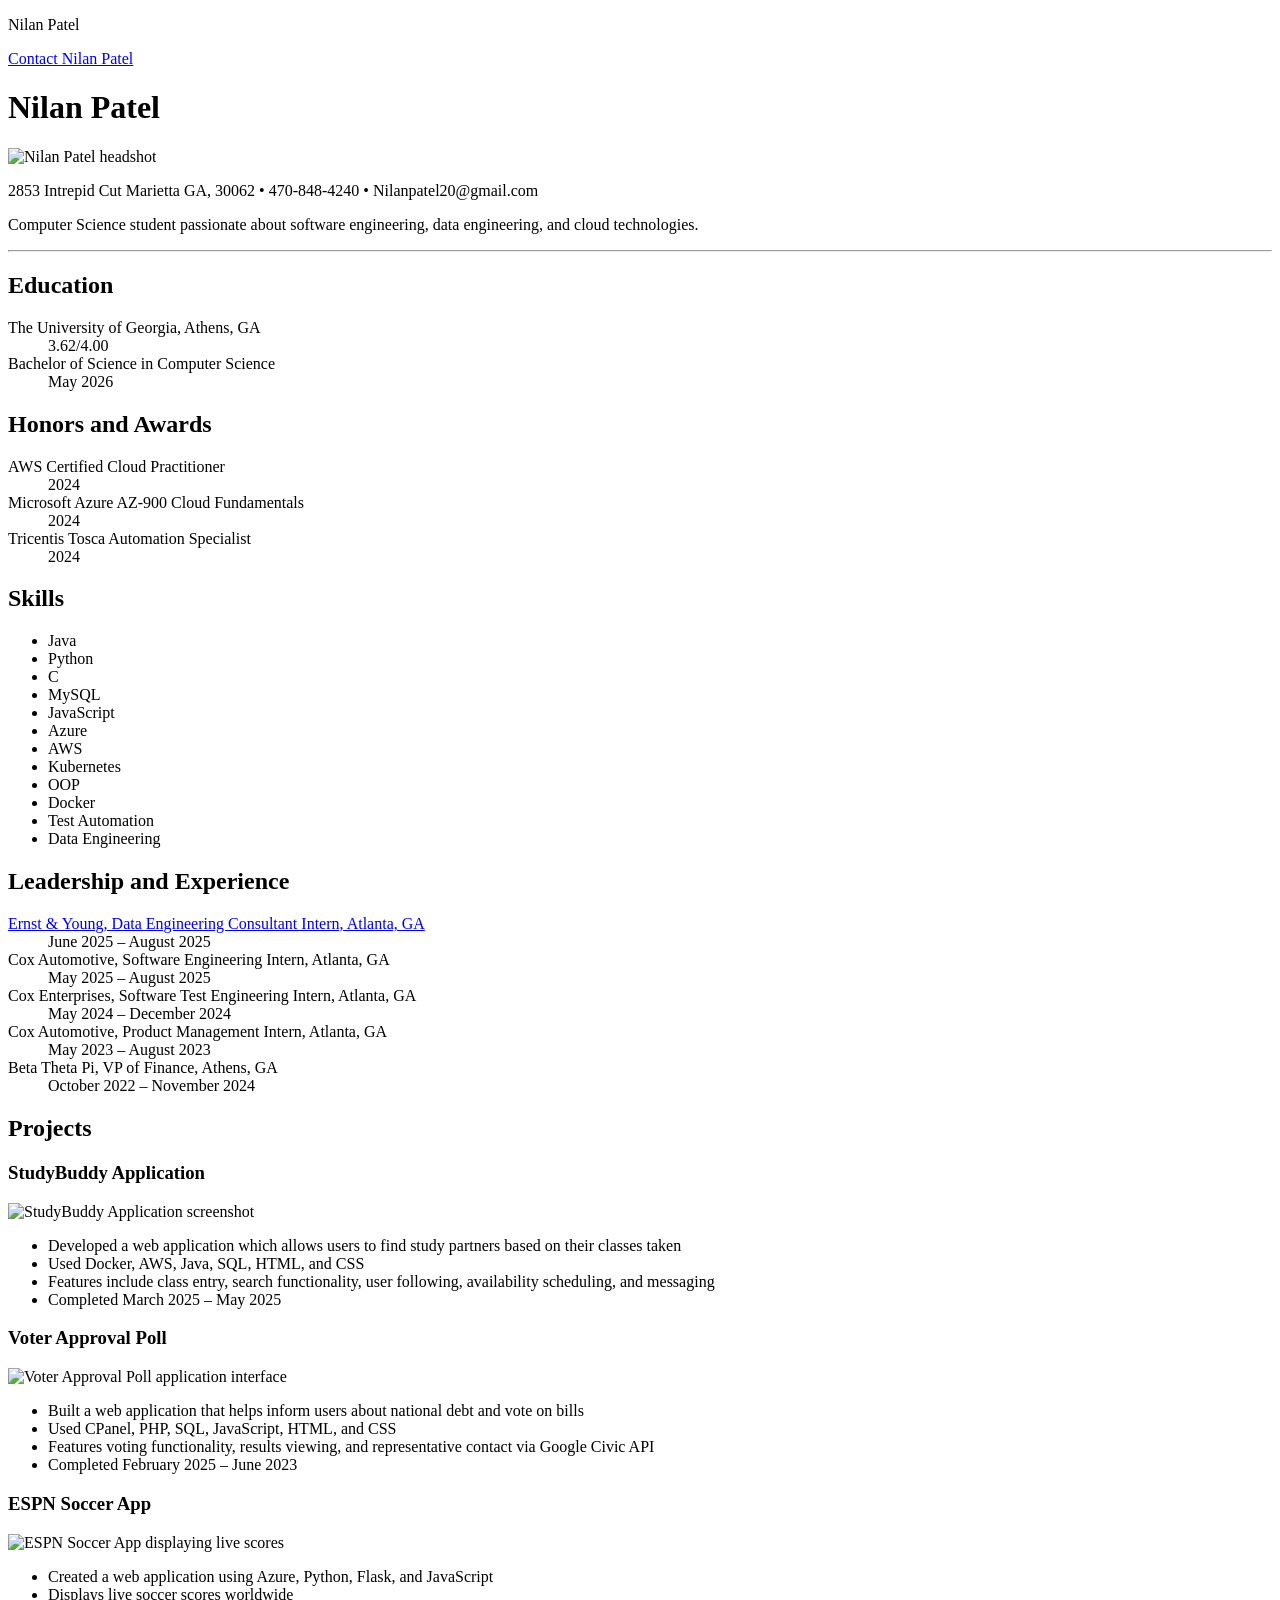
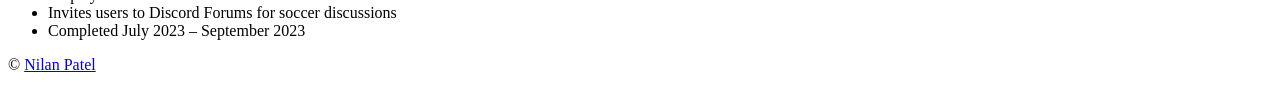
==== index.html @ 1125e3d6 "Add files via upload" ====
<!DOCTYPE html>
<html lang="en">
<head>
    <meta charset="UTF-8">
    <meta name="viewport" content="width=device-width, initial-scale=1.0">
    <title>Nilan Patel</title>
    <link rel="stylesheet" href="css/style.css">
</head>
<body>
    <!-- Navigation Section -->
    <nav>
        <p>Nilan Patel</p>
        <p><a href="contact.html">Contact Nilan Patel</a></p>
    </nav>

    <!-- Profile Information -->
    <header>
      <h1>Nilan Patel</h1>
      <img src="images/headshot.jpeg" alt="Nilan Patel headshot" width="200" height="200">
      <p class="address">2853 Intrepid Cut Marietta GA, 30062 &bull; 470-848-4240 &bull; Nilanpatel20@gmail.com</p>
      <p class="tagline">Computer Science student passionate about software engineering, data engineering, and cloud technologies.</p>
  </header>

    <hr>

    <!-- Education Section -->
    <section>
        <h2>Education</h2>
        <dl>
            <dt>The University of Georgia, Athens, GA</dt>
            <dd>3.62/4.00</dd>
            <dt>Bachelor of Science in Computer Science</dt>
            <dd>May 2026</dd>
        </dl>
    </section>

    <!-- Honors and Awards Section -->
    <section>
        <h2>Honors and Awards</h2>
        <dl>
            <dt>AWS Certified Cloud Practitioner</dt>
            <dd>2024</dd>
            <dt>Microsoft Azure AZ-900 Cloud Fundamentals</dt>
            <dd>2024</dd>
            <dt>Tricentis Tosca Automation Specialist</dt>
            <dd>2024</dd>
        </dl>
    </section>

    <!-- Skills Section -->
    <section>
        <h2>Skills</h2>
        <ul>
            <li>Java</li>
            <li>Python</li>
            <li>C</li>
            <li>MySQL</li>
            <li>JavaScript</li>
            <li>Azure</li>
            <li>AWS</li>
            <li>Kubernetes</li>
            <li>OOP</li>
            <li>Docker</li>
            <li>Test Automation</li>
            <li>Data Engineering</li>
        </ul>
    </section>

    <!-- Leadership and Experience Section -->
    <section>
        <h2>Leadership and Experience</h2>
        <dl>
            <dt><a href="https://www.ey.com/en_us">Ernst & Young, Data Engineering Consultant Intern, Atlanta, GA</a></dt>
            <dd>June 2025 – August 2025</dd>
            <dt>Cox Automotive, Software Engineering Intern, Atlanta, GA</dt>
            <dd>May 2025 – August 2025</dd>
            <dt>Cox Enterprises, Software Test Engineering Intern, Atlanta, GA</dt>
            <dd>May 2024 – December 2024</dd>
            <dt>Cox Automotive, Product Management Intern, Atlanta, GA</dt>
            <dd>May 2023 – August 2023</dd>
            <dt>Beta Theta Pi, VP of Finance, Athens, GA</dt>
            <dd>October 2022 – November 2024</dd>
        </dl>
    </section>

    <!-- Projects Section -->
    <section>
      <h2>Projects</h2>
      
      <div class="three-col">
          <div class="card">
              <h3>StudyBuddy Application</h3>
              <img src="images/STUDYBuddy.png" alt="StudyBuddy Application screenshot" width="300" height="200">
              <ul>
                  <li>Developed a web application which allows users to find study partners based on their classes taken</li>
                  <li>Used Docker, AWS, Java, SQL, HTML, and CSS</li>
                  <li>Features include class entry, search functionality, user following, availability scheduling, and messaging</li>
                  <li>Completed March 2025 – May 2025</li>
              </ul>
          </div>
  
          <div class="card">
              <h3>Voter Approval Poll</h3>
              <img src="images/VoterPoll.png" alt="Voter Approval Poll application interface" width="300" height="200">
              <ul>
                  <li>Built a web application that helps inform users about national debt and vote on bills</li>
                  <li>Used CPanel, PHP, SQL, JavaScript, HTML, and CSS</li>
                  <li>Features voting functionality, results viewing, and representative contact via Google Civic API</li>
                  <li>Completed February 2025 – June 2023</li>
              </ul>
          </div>
  
          <div class="card">
              <h3>ESPN Soccer App</h3>
              <img src="images/ESPNAPP.png" alt="ESPN Soccer App displaying live scores" width="300" height="200">
              <ul>
                  <li>Created a web application using Azure, Python, Flask, and JavaScript</li>
                  <li>Displays live soccer scores worldwide</li>
                  <li>Invites users to Discord Forums for soccer discussions</li>
                  <li>Completed July 2023 – September 2023</li>
              </ul>
          </div>
      </div>
  </section>

    <!-- Footer Section -->
    <footer>
        <p>&copy; <a href="contact.html">Nilan Patel</a> <a href="https://www.linkedin.com/in/nilan-patel/" target="_blank"><i class="fab fa-linkedin"></i></a></p>
    </footer>
</body>
</html>
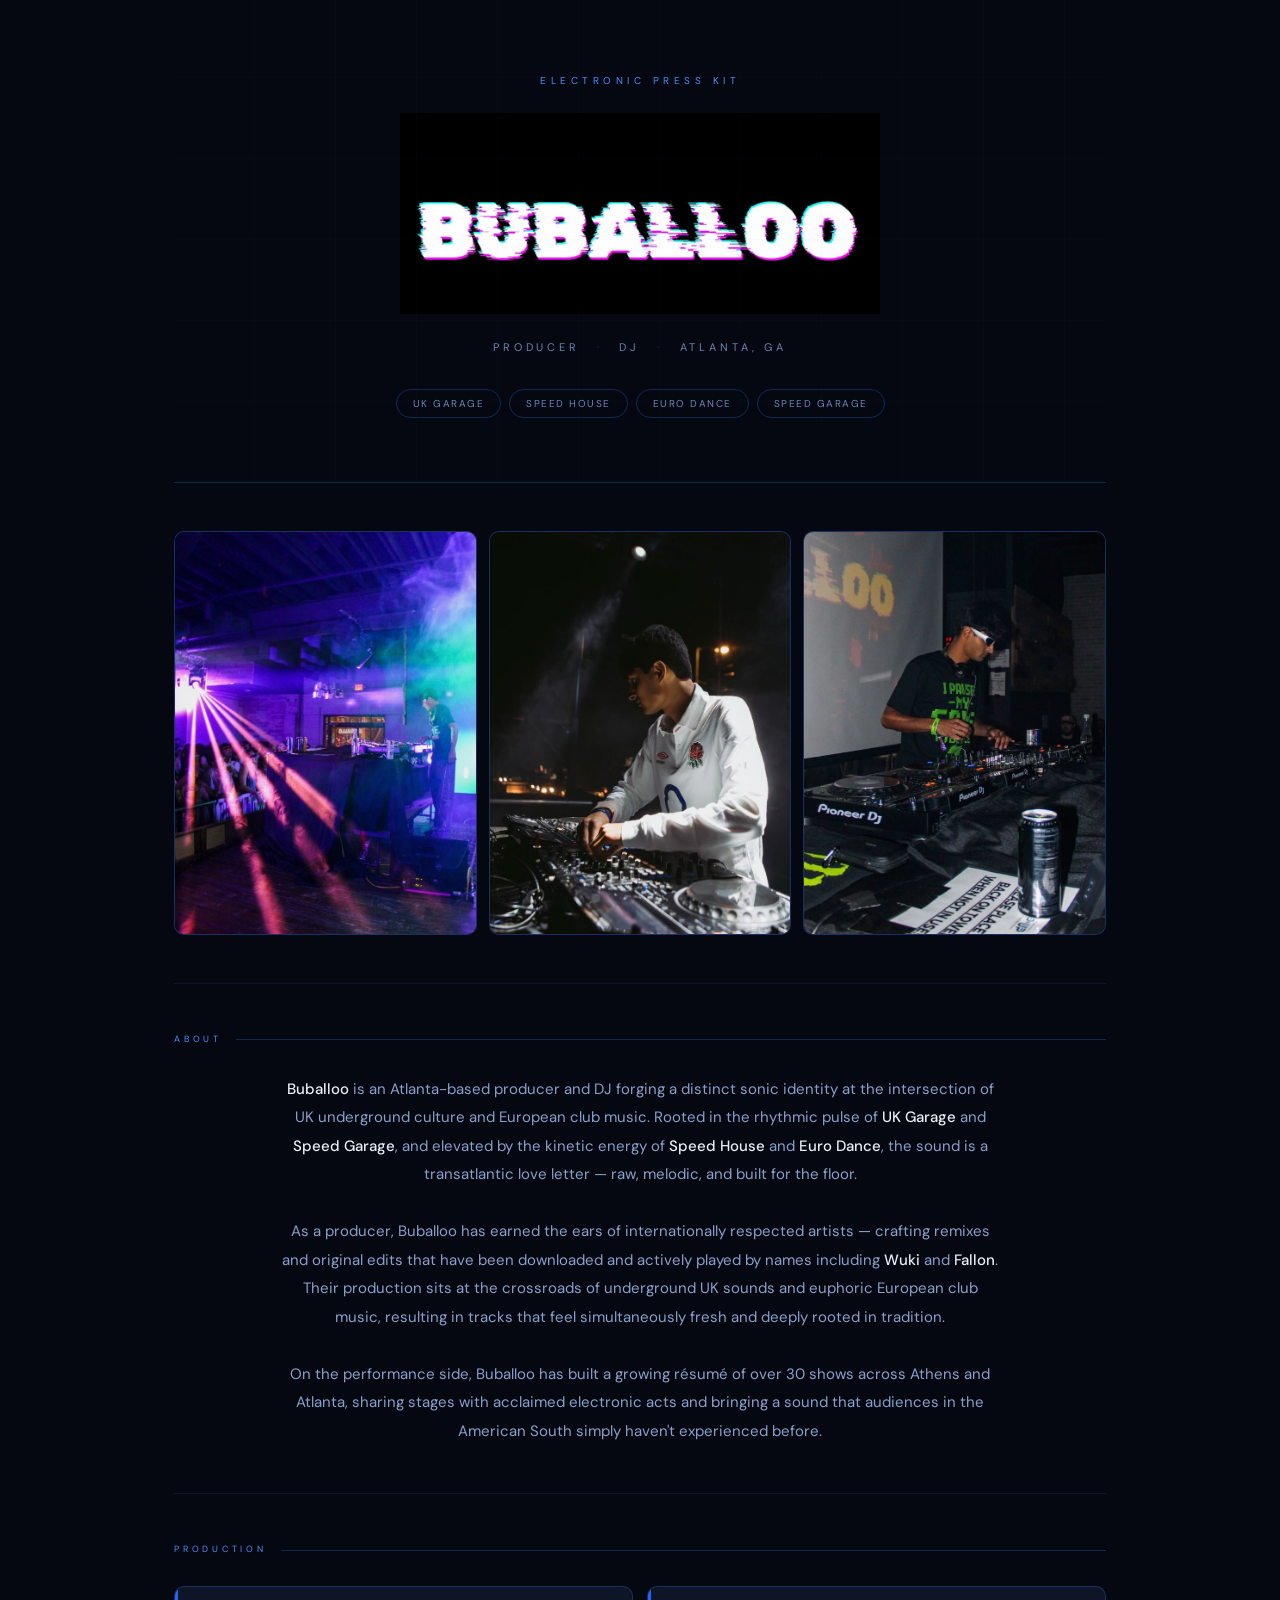
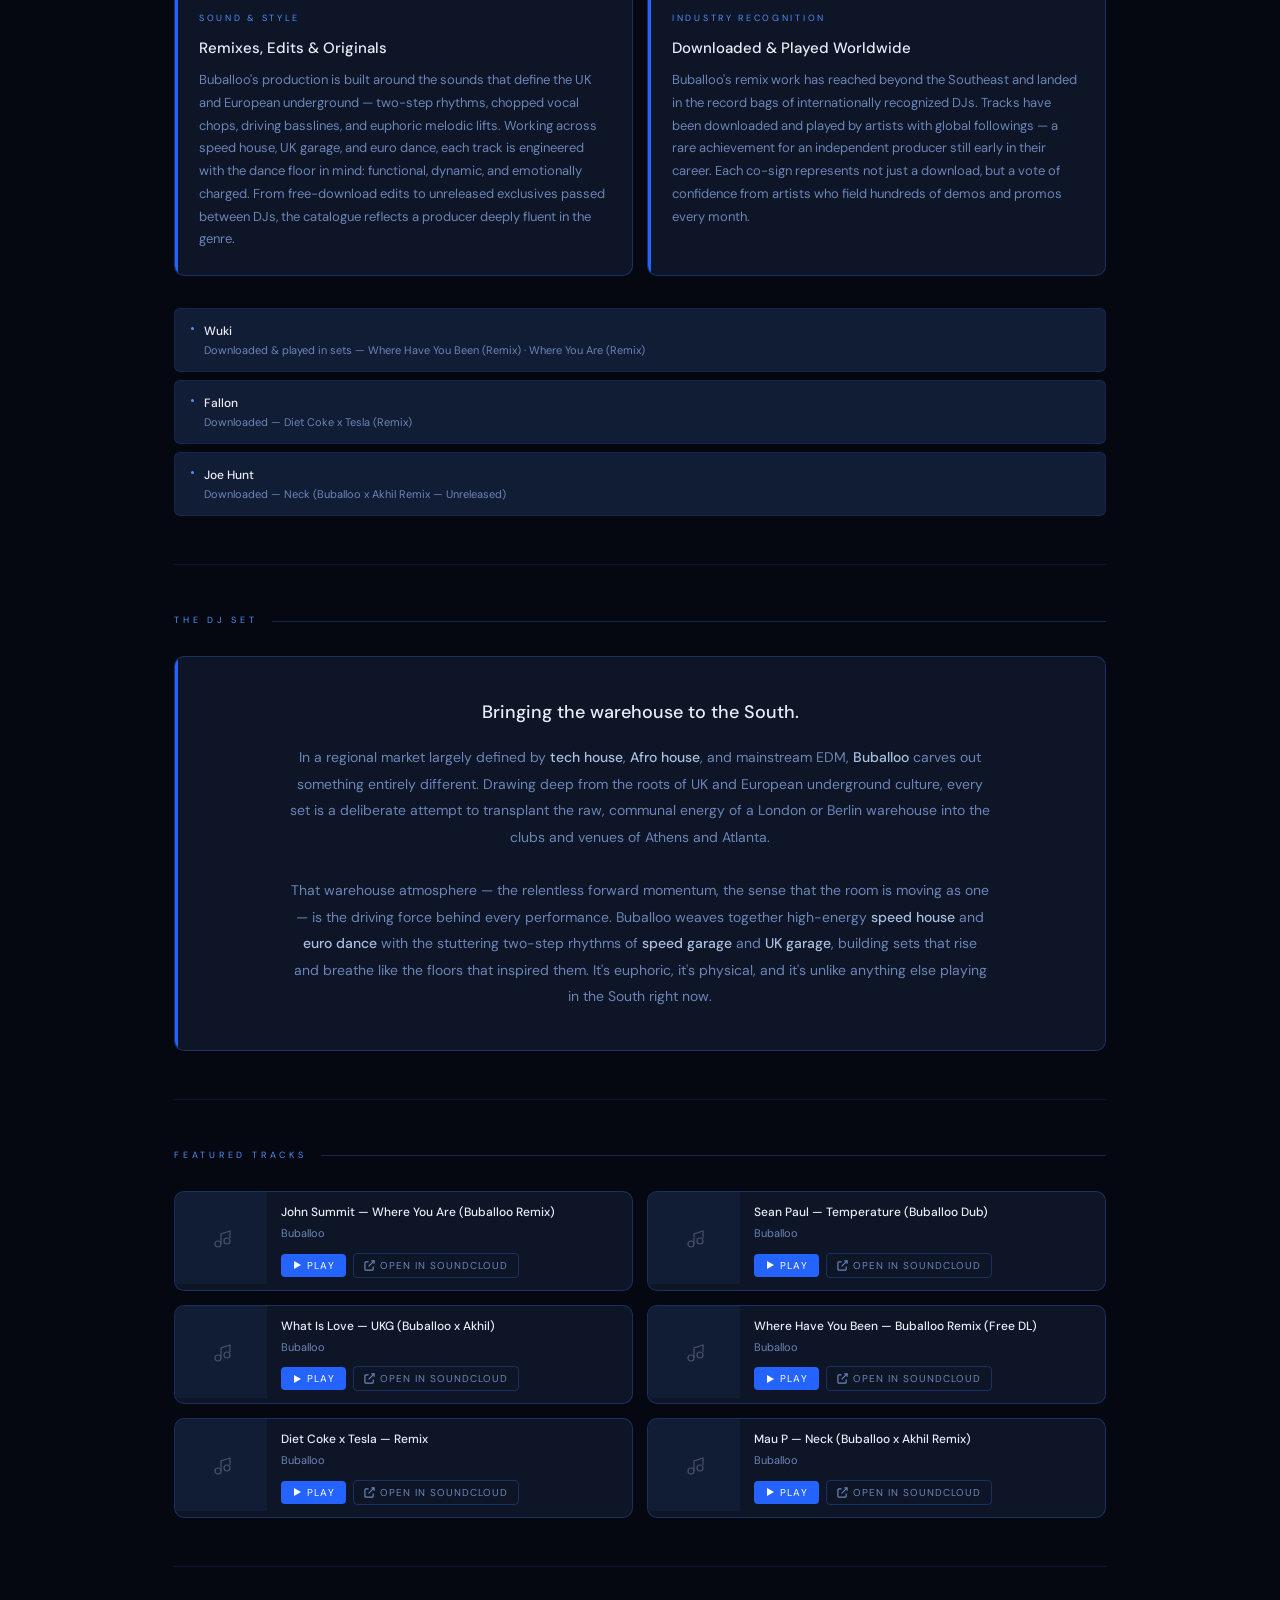
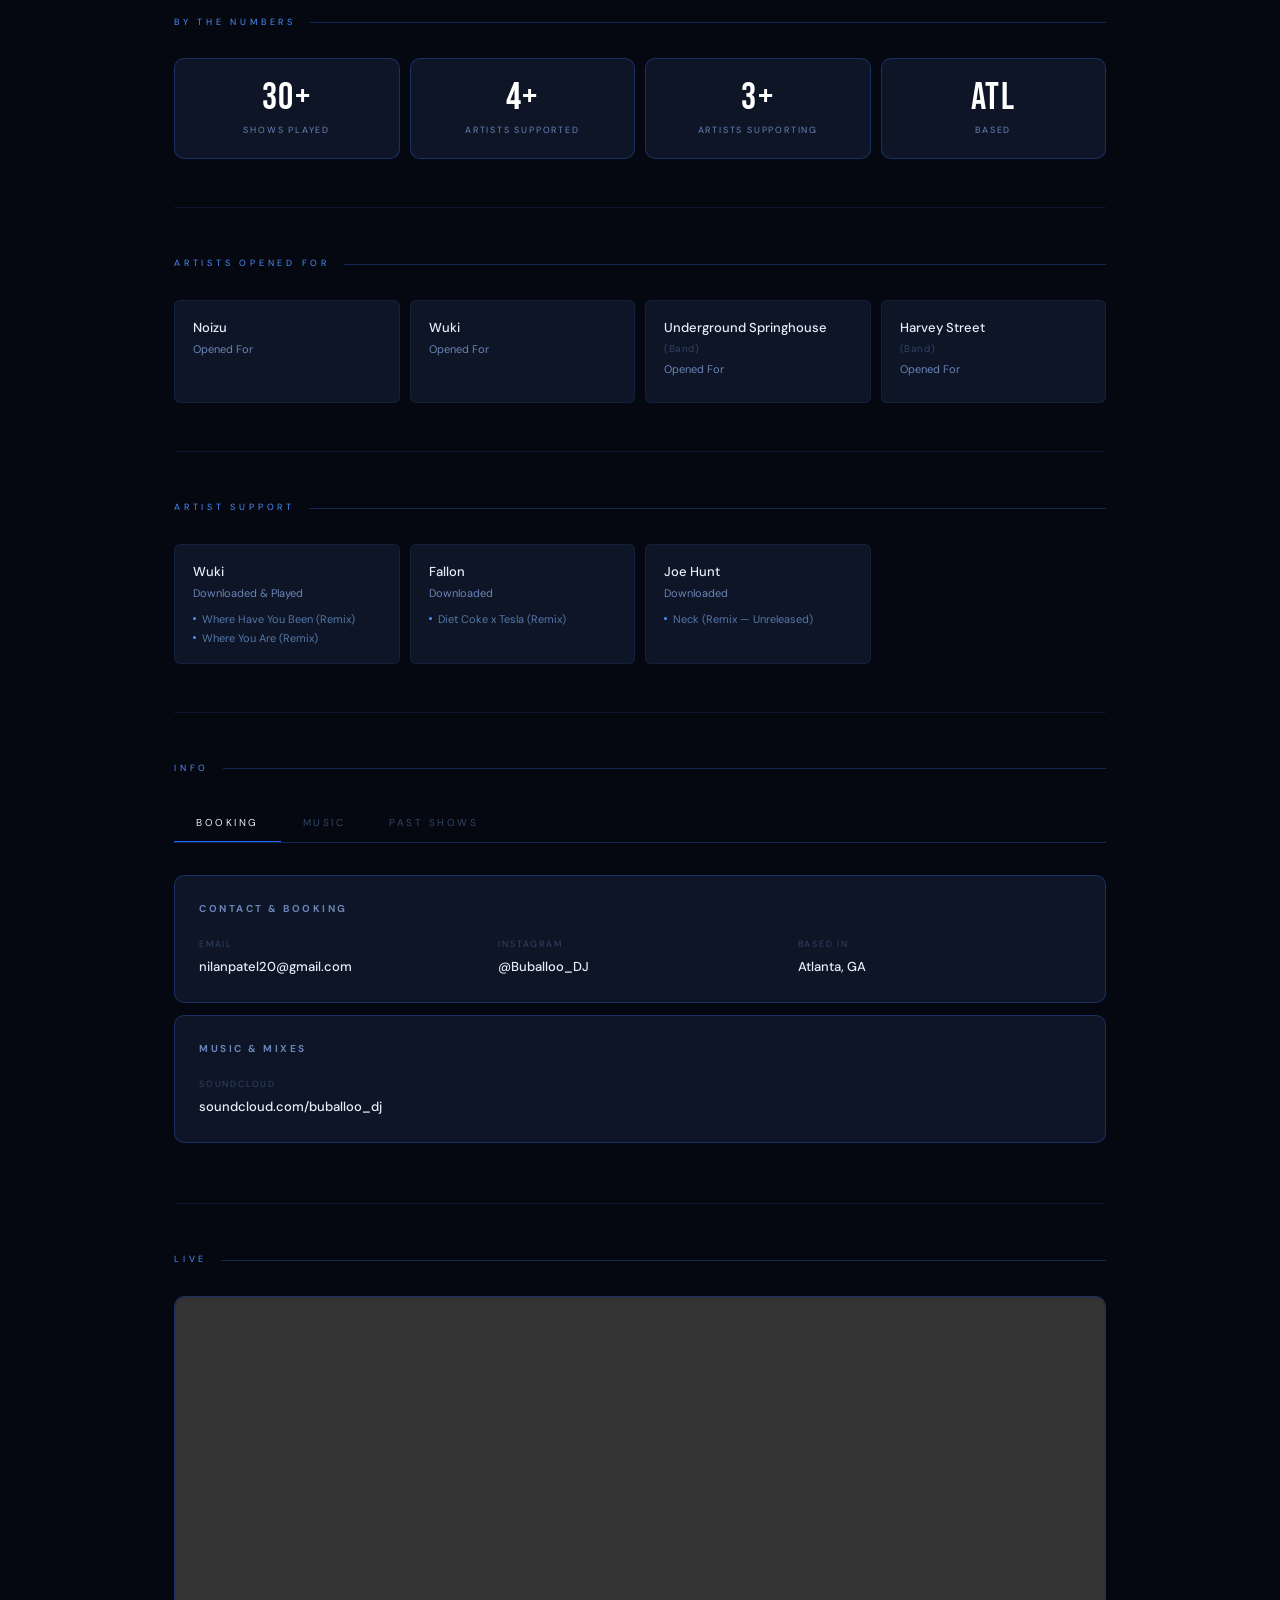
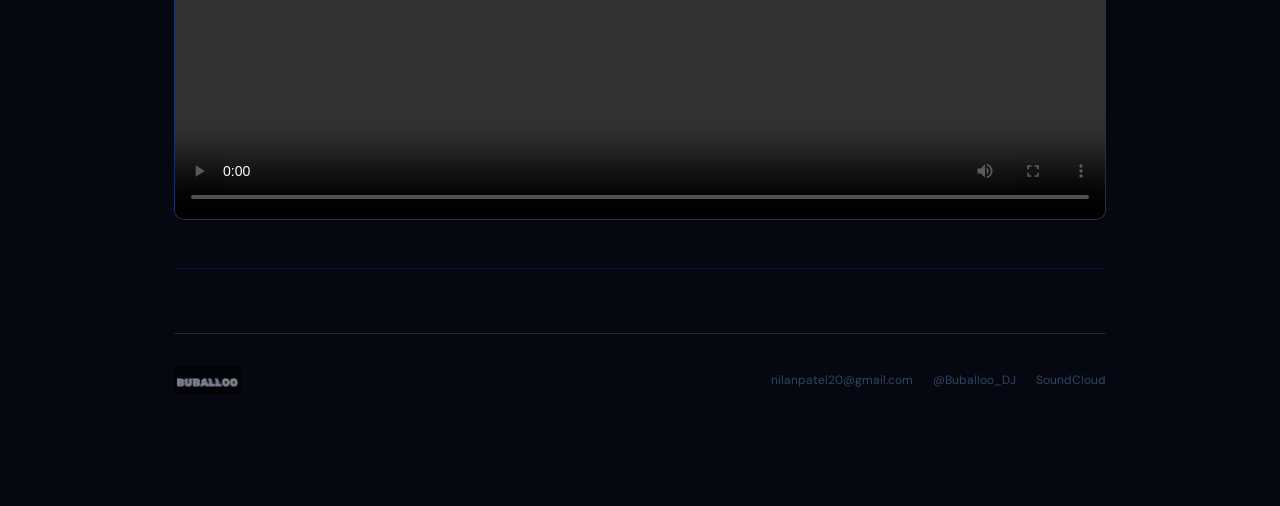
==== commit 1709d706: "Update index.html" ====
--- a/index.html
+++ b/index.html
@@ -1,131 +1,386 @@
 <!DOCTYPE html>
 <html lang="en">
 <head>
-    <meta charset="UTF-8">
-    <meta name="viewport" content="width=device-width, initial-scale=1.0">
-    <title>Nilan Patel</title>
-    <link rel="stylesheet" href="css/style.css">
+<meta charset="UTF-8" />
+<meta name="viewport" content="width=device-width, initial-scale=1.0" />
+<title>Buballoo — Electronic Press Kit</title>
+<link rel="preconnect" href="https://fonts.googleapis.com" />
+<link rel="preconnect" href="https://fonts.gstatic.com" crossorigin />
+<link href="https://fonts.googleapis.com/css2?family=Bebas+Neue&family=DM+Sans:wght@300;400;500&display=swap" rel="stylesheet" />
+<style>
+*, *::before, *::after { box-sizing: border-box; margin: 0; padding: 0; }
+:root {
+  --black: #050810;
+  --surface: #0d1526;
+  --surface2: #111d35;
+  --border: rgba(50,100,200,0.15);
+  --border-md: rgba(60,120,255,0.28);
+  --border-bright: rgba(80,150,255,0.5);
+  --text: #e8edf8;
+  --muted: #6b85b8;
+  --dim: #334466;
+  --accent: #2563ff;
+  --accent-bright: #4d8fff;
+  --white: #ffffff;
+  --font-d: "Bebas Neue", sans-serif;
+  --font-b: "DM Sans", sans-serif;
+  --r: 6px;
+  --rl: 10px;
+}
+html { background: var(--black); scroll-behavior: smooth; }
+body { font-family: var(--font-b); background: var(--black); color: var(--text); line-height: 1.7; font-size: 15px; -webkit-font-smoothing: antialiased; }
+a { color: inherit; text-decoration: none; }
+.page { max-width: 980px; margin: 0 auto; padding: 0 1.5rem 5rem; }
+
+/* HERO */
+.hero { position: relative; padding: 4.5rem 2rem 4rem; text-align: center; border-bottom: 0.5px solid var(--border-md); overflow: hidden; }
+.hero::before { content: ""; position: absolute; inset: 0; background: repeating-linear-gradient(90deg,transparent,transparent 80px,rgba(37,99,255,0.025) 80px,rgba(37,99,255,0.025) 81px),repeating-linear-gradient(0deg,transparent,transparent 80px,rgba(37,99,255,0.025) 80px,rgba(37,99,255,0.025) 81px); pointer-events: none; }
+.hero-eye { font-size: 10px; letter-spacing: 0.45em; text-transform: uppercase; color: var(--accent-bright); margin-bottom: 1.5rem; }
+.hero-logo { max-width: 480px; width: 90%; margin: 0 auto 1.5rem; display: block; }
+.hero-roles { font-size: 11px; letter-spacing: 0.35em; text-transform: uppercase; color: var(--muted); margin-bottom: 2rem; }
+.hero-roles span { margin: 0 10px; opacity: 0.3; }
+.pills { display: flex; gap: 8px; justify-content: center; flex-wrap: wrap; }
+.pill { font-size: 10px; letter-spacing: 0.15em; text-transform: uppercase; padding: 5px 16px; border: 0.5px solid var(--border-md); border-radius: 999px; color: var(--muted); transition: border-color .2s, color .2s; cursor: default; }
+.pill:hover { border-color: var(--accent-bright); color: var(--accent-bright); }
+
+/* PHOTOS */
+.photo-section { padding: 3rem 0; border-bottom: 0.5px solid var(--border); }
+.photo-grid { display: grid; grid-template-columns: repeat(3,1fr); gap: 12px; }
+.photo-slot { aspect-ratio: 3/4; background: var(--surface); border: 0.5px solid var(--border-md); border-radius: var(--rl); overflow: hidden; position: relative; }
+.photo-slot img { position: absolute; inset: 0; width: 100%; height: 100%; object-fit: cover; display: block; }
+
+/* SECTIONS */
+.sec { padding: 3rem 0; border-bottom: 0.5px solid var(--border); }
+.sec-label { font-size: 9px; letter-spacing: 0.42em; text-transform: uppercase; color: var(--accent-bright); margin-bottom: 1.75rem; display: flex; align-items: center; gap: 14px; }
+.sec-label::after { content: ""; flex: 1; height: 0.5px; background: var(--border-md); }
+
+/* ABOUT — centered */
+.bio { font-size: 15px; line-height: 1.9; color: #8aa0cc; text-align: center; margin: 0 auto; max-width: 720px; }
+.bio strong { color: var(--text); font-weight: 500; }
+
+/* PRODUCTION */
+.prod-grid { display: grid; grid-template-columns: 1fr 1fr; gap: 14px; margin-bottom: 2rem; }
+.prod-card { background: var(--surface); border: 0.5px solid var(--border-md); border-radius: var(--rl); padding: 1.5rem; position: relative; overflow: hidden; }
+.prod-card::before { content: ""; position: absolute; left: 0; top: 0; bottom: 0; width: 2.5px; background: var(--accent); }
+.prod-card-label { font-size: 9px; letter-spacing: 0.3em; text-transform: uppercase; color: var(--accent-bright); margin-bottom: 0.6rem; }
+.prod-card-title { font-size: 15px; font-weight: 500; color: var(--text); margin-bottom: 0.5rem; }
+.prod-card-body { font-size: 13px; line-height: 1.75; color: var(--muted); }
+.support-list { margin-top: 1rem; display: flex; flex-direction: column; gap: 8px; }
+.support-item { display: flex; align-items: flex-start; gap: 10px; background: var(--surface2); border: 0.5px solid var(--border); border-radius: var(--r); padding: 0.75rem 1rem; }
+.support-artist { font-size: 12px; font-weight: 500; color: var(--text); min-width: 60px; }
+.support-tracks { font-size: 11px; color: var(--muted); line-height: 1.6; }
+.support-dot { margin-top: 6px; width: 3px; height: 3px; border-radius: 50%; background: var(--accent-bright); flex-shrink: 0; }
+
+/* DJ CARD — centered */
+.dj-card { background: var(--surface); border-radius: var(--rl); padding: 2.5rem 3rem; border: 0.5px solid var(--border-md); margin-top: 1.5rem; position: relative; overflow: hidden; text-align: center; }
+.dj-card::before { content: ""; position: absolute; left: 0; top: 0; bottom: 0; width: 2.5px; background: var(--accent); }
+.dj-hl { font-size: 18px; font-weight: 500; margin-bottom: 1rem; color: var(--text); }
+.dj-body { font-size: 14px; line-height: 1.9; color: var(--muted); max-width: 700px; margin: 0 auto; text-align: center; }
+.dj-body strong { color: #aac0e0; font-weight: 500; }
+
+/* TRACKS */
+.tracks-grid { display: grid; grid-template-columns: repeat(auto-fill,minmax(440px,1fr)); gap: 14px; }
+.sc-card { background: var(--surface); border: 0.5px solid var(--border-md); border-radius: var(--rl); overflow: hidden; transition: border-color .2s; }
+.sc-card:hover { border-color: var(--border-bright); }
+.sc-top { display: flex; }
+.sc-art { width: 92px; height: 92px; flex-shrink: 0; background: var(--surface2); overflow: hidden; display: flex; align-items: center; justify-content: center; }
+.sc-art img { width: 100%; height: 100%; object-fit: cover; display: block; }
+.sc-art svg { width: 24px; height: 24px; opacity: 0.25; }
+.sc-meta { flex: 1; padding: 12px 14px; min-width: 0; display: flex; flex-direction: column; justify-content: space-between; }
+.sc-title { font-size: 12px; font-weight: 500; line-height: 1.4; margin-bottom: 3px; white-space: nowrap; overflow: hidden; text-overflow: ellipsis; color: var(--text); }
+.sc-sub { font-size: 11px; color: var(--muted); margin-bottom: 10px; }
+.sc-actions { display: flex; gap: 7px; align-items: center; }
+.sc-play { display: inline-flex; align-items: center; gap: 5px; font-size: 10px; letter-spacing: 0.12em; text-transform: uppercase; color: #fff; background: var(--accent); border: none; border-radius: 4px; padding: 5px 11px; cursor: pointer; font-family: var(--font-b); transition: background .15s; }
+.sc-play:hover { background: var(--accent-bright); }
+.sc-open { display: inline-flex; align-items: center; gap: 5px; font-size: 10px; letter-spacing: 0.1em; text-transform: uppercase; color: var(--muted); background: none; border: 0.5px solid var(--border-md); border-radius: 4px; padding: 5px 10px; cursor: pointer; font-family: var(--font-b); transition: color .15s, border-color .15s; }
+.sc-open:hover { color: var(--text); border-color: var(--border-bright); }
+.sc-player { border-top: 0.5px solid var(--border-md); }
+.sc-player iframe { display: block; width: 100%; border: none; }
+.sc-player.hidden { display: none; }
+
+/* STATS */
+.stat-row { display: grid; grid-template-columns: repeat(4,1fr); gap: 10px; }
+.stat-card { background: var(--surface); border: 0.5px solid var(--border-md); border-radius: var(--rl); padding: 1.25rem 1rem; text-align: center; }
+.stat-n { font-family: var(--font-d); font-size: 38px; letter-spacing: 0.04em; color: var(--white); line-height: 1; }
+.stat-l { font-size: 9px; color: var(--muted); letter-spacing: 0.2em; text-transform: uppercase; margin-top: 6px; }
+
+/* ARTIST GRIDS */
+.artist-grid { display: grid; grid-template-columns: repeat(auto-fill,minmax(200px,1fr)); gap: 10px; }
+.ac { background: var(--surface); border: 0.5px solid var(--border); border-radius: var(--r); padding: 1rem 1.125rem; transition: border-color .2s; }
+.ac:hover { border-color: var(--border-md); }
+.ac-name { font-size: 13px; font-weight: 500; margin-bottom: 1px; color: var(--text); }
+.ac-type { font-size: 10px; color: var(--dim); letter-spacing: 0.06em; margin-bottom: 3px; }
+.ac-role { font-size: 11px; color: var(--muted); margin-bottom: 8px; }
+.ac-tracks { font-size: 11px; color: #5577aa; line-height: 1.65; }
+.ti { display: flex; align-items: flex-start; gap: 6px; }
+.td { margin-top: 7px; width: 3px; height: 3px; border-radius: 50%; background: var(--accent-bright); flex-shrink: 0; }
+
+/* TABS */
+.tab-bar { display: flex; border-bottom: 0.5px solid var(--border-md); margin-bottom: 2rem; }
+.tab-btn { font-family: var(--font-b); font-size: 10px; letter-spacing: 0.25em; text-transform: uppercase; padding: 12px 22px; background: none; border: none; border-bottom: 1.5px solid transparent; margin-bottom: -0.5px; cursor: pointer; color: var(--dim); transition: color .15s, border-color .15s; }
+.tab-btn:hover { color: var(--muted); }
+.tab-btn.active { color: var(--text); border-bottom-color: var(--accent); }
+.tab-pane { display: none; }
+.tab-pane.active { display: block; }
+
+/* BOOKING */
+.bk-card { background: var(--surface); border: 0.5px solid var(--border-md); border-radius: var(--rl); padding: 1.5rem; margin-bottom: 12px; }
+.bk-card h3 { font-size: 10px; letter-spacing: 0.25em; text-transform: uppercase; color: var(--muted); margin-bottom: 1.25rem; }
+.bk-row { display: flex; gap: 16px; flex-wrap: wrap; }
+.bk-item { flex: 1; min-width: 160px; }
+.bk-l { font-size: 9px; color: var(--dim); letter-spacing: 0.2em; text-transform: uppercase; margin-bottom: 4px; }
+.bk-v { font-size: 13px; font-weight: 500; color: var(--text); }
+.bk-v a { color: var(--text); transition: color .15s; }
+.bk-v a:hover { color: var(--accent-bright); }
+
+/* VENUES */
+.venues-grid { display: grid; grid-template-columns: repeat(auto-fill,minmax(170px,1fr)); gap: 8px; }
+.vp { background: var(--surface); border: 0.5px solid var(--border); border-radius: var(--r); padding: 0.7rem 1rem; display: flex; justify-content: space-between; align-items: center; transition: border-color .15s; }
+.vp:hover { border-color: var(--border-md); }
+.v-name { font-size: 12px; font-weight: 500; color: var(--text); }
+.v-city { font-size: 10px; color: var(--dim); margin-top: 1px; }
+.v-count { font-family: var(--font-d); font-size: 20px; color: var(--accent-bright); line-height: 1; flex-shrink: 0; }
+.tab-music-list { display: flex; flex-direction: column; gap: 12px; }
+
+/* VIDEO */
+.video-slot { width: 100%; aspect-ratio: 16/9; background: var(--surface); border: 0.5px solid var(--border-md); border-radius: var(--rl); overflow: hidden; position: relative; }
+.video-slot video { position: absolute; inset: 0; width: 100%; height: 100%; object-fit: cover; }
+
+/* FOOTER */
+.footer { margin-top: 4rem; padding: 2rem 0; border-top: 0.5px solid var(--border-md); display: flex; justify-content: space-between; align-items: center; flex-wrap: wrap; gap: 12px; }
+.footer-logo { height: 28px; opacity: 0.5; }
+.footer-links { font-size: 12px; color: var(--dim); display: flex; gap: 20px; }
+.footer-links a { color: var(--dim); transition: color .15s; }
+.footer-links a:hover { color: var(--accent-bright); }
+
+@media (max-width: 660px) {
+  .photo-grid { grid-template-columns: repeat(2,1fr); }
+  .prod-grid { grid-template-columns: 1fr; }
+  .tracks-grid { grid-template-columns: 1fr; }
+  .stat-row { grid-template-columns: repeat(2,1fr); }
+  .tab-btn { padding: 10px 13px; font-size: 9px; }
+  .dj-card { padding: 1.5rem 1.25rem; }
+}
+</style>
 </head>
 <body>
-    <!-- Navigation Section -->
-    <nav>
-        <p>Nilan Patel</p>
-        <p><a href="contact.html">Contact Nilan Patel</a></p>
-    </nav>
-
-    <!-- Profile Information -->
-    <header>
-      <h1>Nilan Patel</h1>
-      <img src="images/headshot.jpeg" alt="Nilan Patel headshot" width="200" height="200">
-      <p class="address">2853 Intrepid Cut Marietta GA, 30062 &bull; 470-848-4240 &bull; Nilanpatel20@gmail.com</p>
-      <p class="tagline">Computer Science student passionate about software engineering, data engineering, and cloud technologies.</p>
-  </header>
-
-    <hr>
-
-    <!-- Education Section -->
-    <section>
-        <h2>Education</h2>
-        <dl>
-            <dt>The University of Georgia, Athens, GA</dt>
-            <dd>3.62/4.00</dd>
-            <dt>Bachelor of Science in Computer Science</dt>
-            <dd>May 2026</dd>
-        </dl>
-    </section>
-
-    <!-- Honors and Awards Section -->
-    <section>
-        <h2>Honors and Awards</h2>
-        <dl>
-            <dt>AWS Certified Cloud Practitioner</dt>
-            <dd>2024</dd>
-            <dt>Microsoft Azure AZ-900 Cloud Fundamentals</dt>
-            <dd>2024</dd>
-            <dt>Tricentis Tosca Automation Specialist</dt>
-            <dd>2024</dd>
-        </dl>
-    </section>
-
-    <!-- Skills Section -->
-    <section>
-        <h2>Skills</h2>
-        <ul>
-            <li>Java</li>
-            <li>Python</li>
-            <li>C</li>
-            <li>MySQL</li>
-            <li>JavaScript</li>
-            <li>Azure</li>
-            <li>AWS</li>
-            <li>Kubernetes</li>
-            <li>OOP</li>
-            <li>Docker</li>
-            <li>Test Automation</li>
-            <li>Data Engineering</li>
-        </ul>
-    </section>
-
-    <!-- Leadership and Experience Section -->
-    <section>
-        <h2>Leadership and Experience</h2>
-        <dl>
-            <dt><a href="https://www.ey.com/en_us">Ernst & Young, Data Engineering Consultant Intern, Atlanta, GA</a></dt>
-            <dd>June 2025 – August 2025</dd>
-            <dt>Cox Automotive, Software Engineering Intern, Atlanta, GA</dt>
-            <dd>May 2025 – August 2025</dd>
-            <dt>Cox Enterprises, Software Test Engineering Intern, Atlanta, GA</dt>
-            <dd>May 2024 – December 2024</dd>
-            <dt>Cox Automotive, Product Management Intern, Atlanta, GA</dt>
-            <dd>May 2023 – August 2023</dd>
-            <dt>Beta Theta Pi, VP of Finance, Athens, GA</dt>
-            <dd>October 2022 – November 2024</dd>
-        </dl>
-    </section>
-
-    <!-- Projects Section -->
-    <section>
-      <h2>Projects</h2>
-      
-      <div class="three-col">
-          <div class="card">
-              <h3>StudyBuddy Application</h3>
-              <img src="images/STUDYBuddy.png" alt="StudyBuddy Application screenshot" width="300" height="200">
-              <ul>
-                  <li>Developed a web application which allows users to find study partners based on their classes taken</li>
-                  <li>Used Docker, AWS, Java, SQL, HTML, and CSS</li>
-                  <li>Features include class entry, search functionality, user following, availability scheduling, and messaging</li>
-                  <li>Completed March 2025 – May 2025</li>
-              </ul>
-          </div>
-  
-          <div class="card">
-              <h3>Voter Approval Poll</h3>
-              <img src="images/VoterPoll.png" alt="Voter Approval Poll application interface" width="300" height="200">
-              <ul>
-                  <li>Built a web application that helps inform users about national debt and vote on bills</li>
-                  <li>Used CPanel, PHP, SQL, JavaScript, HTML, and CSS</li>
-                  <li>Features voting functionality, results viewing, and representative contact via Google Civic API</li>
-                  <li>Completed February 2025 – June 2023</li>
-              </ul>
-          </div>
-  
-          <div class="card">
-              <h3>ESPN Soccer App</h3>
-              <img src="images/ESPNAPP.png" alt="ESPN Soccer App displaying live scores" width="300" height="200">
-              <ul>
-                  <li>Created a web application using Azure, Python, Flask, and JavaScript</li>
-                  <li>Displays live soccer scores worldwide</li>
-                  <li>Invites users to Discord Forums for soccer discussions</li>
-                  <li>Completed July 2023 – September 2023</li>
-              </ul>
-          </div>
-      </div>
-  </section>
-
-    <!-- Footer Section -->
-    <footer>
-        <p>&copy; <a href="contact.html">Nilan Patel</a> <a href="https://www.linkedin.com/in/nilan-patel/" target="_blank"><i class="fab fa-linkedin"></i></a></p>
-    </footer>
+<div class="page">
+
+  <!-- HERO -->
+  <div class="hero">
+    <div class="hero-eye">Electronic Press Kit</div>
+    <img class="hero-logo" src="[data-uri]" alt="Buballoo" />
+    <div class="hero-roles">Producer <span>·</span> DJ <span>·</span> Atlanta, GA</div>
+    <div class="pills">
+      <span class="pill">UK Garage</span>
+      <span class="pill">Speed House</span>
+      <span class="pill">Euro Dance</span>
+      <span class="pill">Speed Garage</span>
+    </div>
+  </div>
+
+  <!-- PHOTOS -->
+  <div class="photo-section">
+    <div class="photo-grid">
+      <div class="photo-slot"><img src="[data-uri]" alt="Buballoo live" /></div>
+      <div class="photo-slot"><img src="[data-uri]" alt="Buballoo on decks" /></div>
+      <div class="photo-slot"><img src="[data-uri]